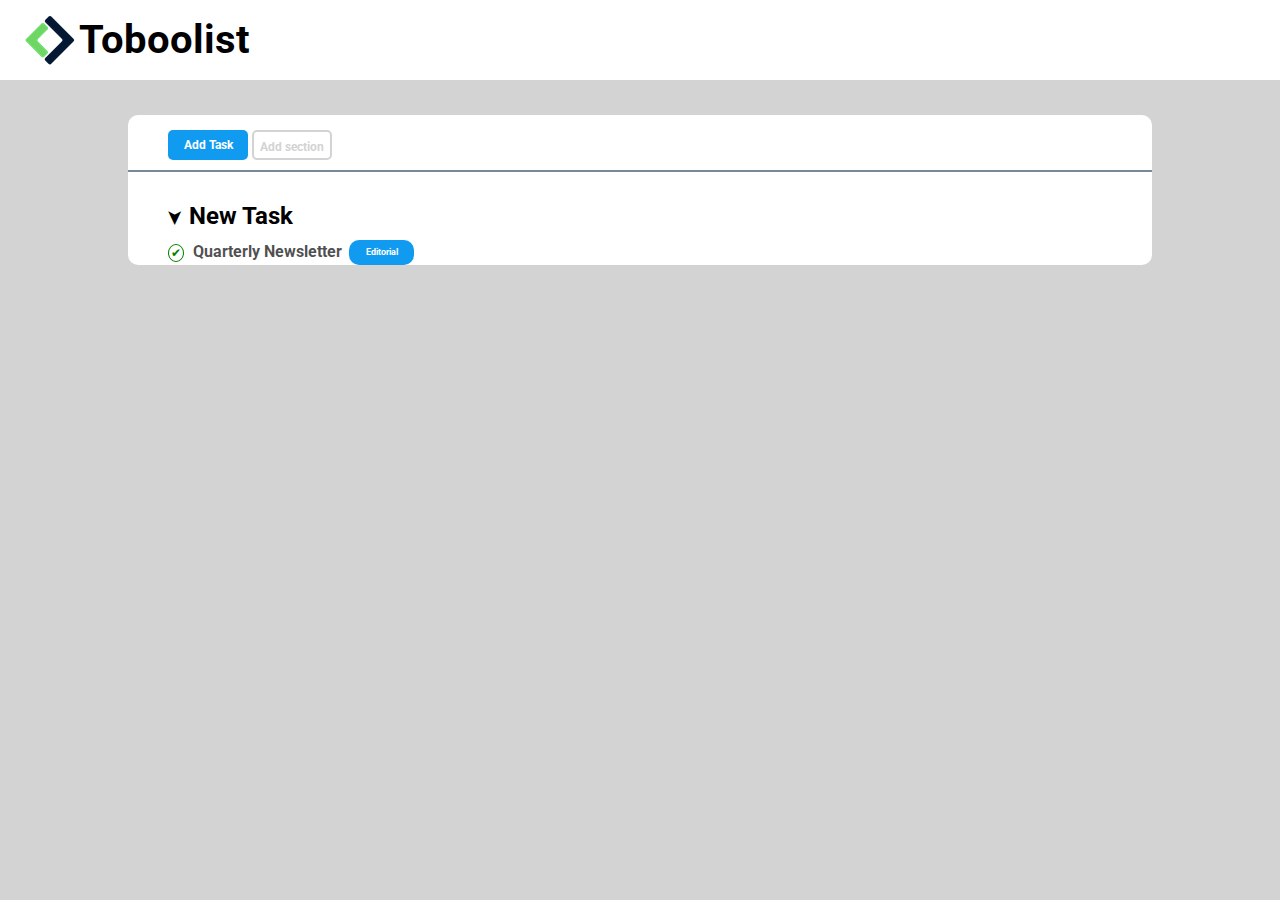
==== index.html @ 7d8f4802 "predisposition all section. section 1 complete" ====
<!DOCTYPE html>
<html lang="en">
<head>
    <meta charset="UTF-8">
    <meta http-equiv="X-UA-Compatible" content="IE=edge">
    <meta name="viewport" content="width=device-width, initial-scale=1.0">
    <link rel="stylesheet" href="css/style.css">
    <title>Document</title>
</head>
<body>
    <!-- titolo e logo -->
    <header class="container_logo">
        <img src="img/Logo.png" alt="Logo boolean">
        <h1 id="logo_text">
            Toboolist
        </h1>
    </header>

    <!-- corpo della lista-->
    <div class="container">
        
        <!--  tasti nav -->
        <nav>
            <div class="bottom_add lightblue">
                Add Task
            </div>
            <div class="bottom_add">
                Add section
            </div>
        </nav>

        <!-- lista task -->
        <main>  

            <!-- sezione 1 -->
            <section >

                <!-- task -->
                <div class="task">
                    <h2>
                        <span class="arrow">&#10148;</span> New Task
                    </h2>
                </div>
                <!-- /task -->

                <!-- target -->
                <div class="target">
                    <span class="check"></span>
                    <span class="text_target">
                        Quarterly Newsletter
                    </span>
                    <span class="type_target editorial">
                        Editorial
                    </span>
                </div>
                <!-- /target -->
               
            </section>
            
            <!-- sezione 2 -->
            <section>
                
            </section>

            <!-- sezione 3 -->
            <section>
                
            </section>
        </main>
    </div>
  
    
</body>
</html>
---- css/style.css ----
@import url('https://fonts.googleapis.com/css2?family=Roboto:wght@300;400;700&display=swap');

*{
    margin: 0;
    padding: 0;
    box-sizing: border-box;
    font-family: 'Roboto', sans-serif;
}

.container{
    width: 80%;
    margin: 35px auto;
    background-color: white;
    border-radius: 10px;
}

body{
    background-color: lightgray;
    height: 100%;
}

nav{
    padding: 15px 3px 10px 40px;
    border-bottom: 2px solid lightslategrey;
}
 main{
     padding-left: 40px;    
 }


/* header */

.container_logo{
    padding: 10px 10px 10px 25px;
    height: 80px;
    background-color: white;
}

header img{
    line-height: 60px;
    vertical-align: middle;
}

#logo_text{
    display: inline-block;
    font-size: 40px;
    line-height: 60px;
    vertical-align: middle;
}

/* nav */

.bottom_add{
    display: inline-block;
    border: solid 2px lightgrey;
    border-radius: 5px;
    font-weight: bold;
    color: lightgrey;
    font-size: 12px;
    text-align: center;
    height: 30px;
    width: 80px;
    line-height: 30px;
    vertical-align: middle;
    
}

.bottom_add.lightblue {
    background-color: rgb(16, 155, 241);
    color: white;
    border: none;
}


/* section */

section{
    margin: 30px 0;
}


/* task */
.task{
    margin-bottom: 10px;
}

.arrow{
    display: inline-block;
    transform: rotate(90deg);
    font-size: 18px;
}


/* target */
.check:after{
    display: inline-block;
    content: "\2714";
    font-size: 12px;
    border: 1px solid green;
    border-radius: 50%;
    padding: 1px 2px;
    color: green;
}

.text_target{
    font-weight:bold;
    color: rgba(0, 0, 0, 0.7);
    margin-left: 5px;
}

.type_target{
    display: inline-block;
    height: 25px;
    width: 65px;
    font-size: 9px;
    font-weight: bold;
    color: white;
    line-height: 25px;
    vertical-align: middle;
    text-align: center;
    border-radius: 10px;
    margin-left: 3px;
}

/* mark type_target */
.editorial{
    background-color:rgb(16, 155, 241);
}
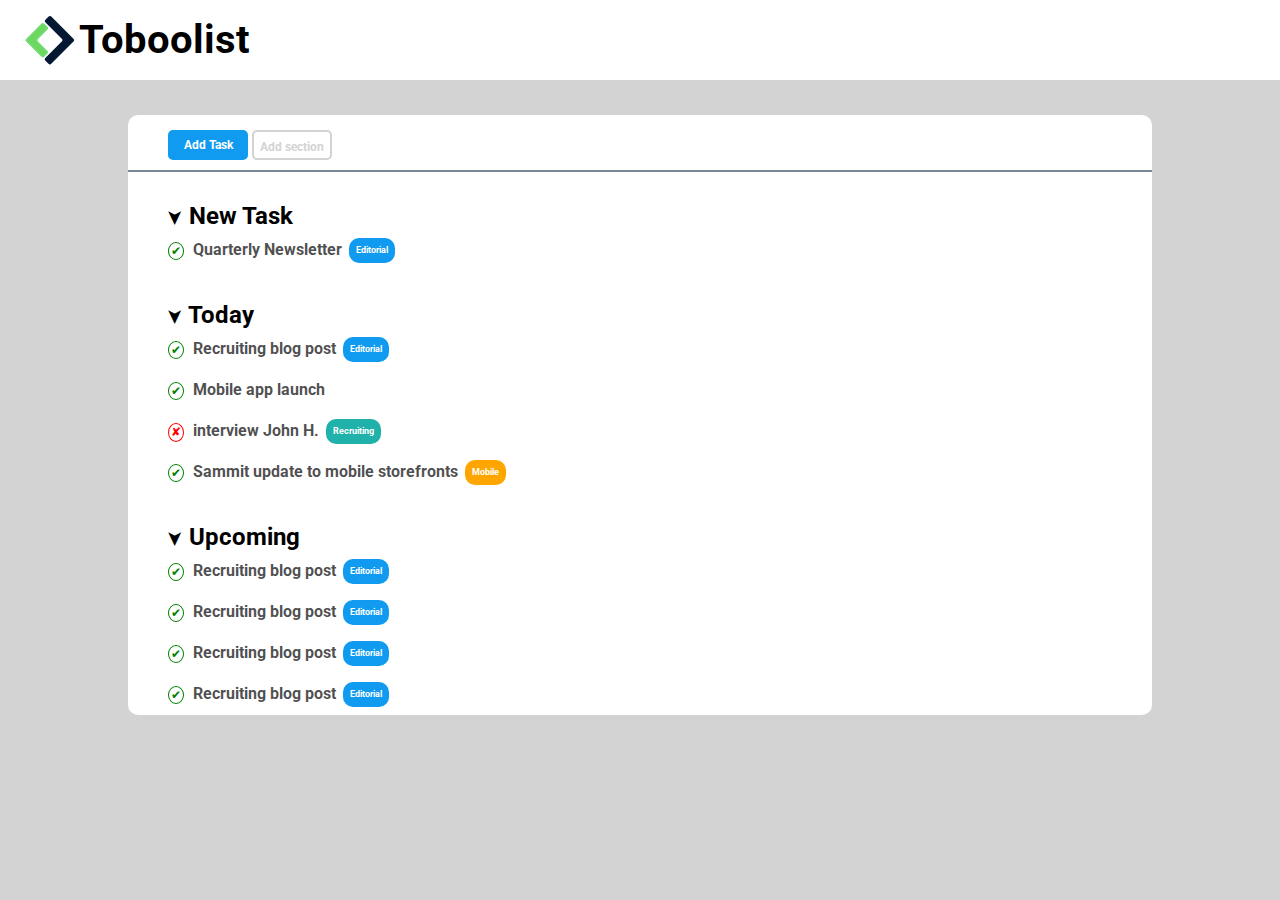
==== commit d3710f4f: "section 2 complete" ====
--- a/index.html
+++ b/index.html
@@ -38,12 +38,13 @@
                 <!-- task -->
                 <div class="task">
                     <h2>
-                        <span class="arrow">&#10148;</span> New Task
+                        <span class="arrow">&#10148;</span>
+                         New Task
                     </h2>
                 </div>
                 <!-- /task -->
 
-                <!-- target -->
+                <!-- target 1-->
                 <div class="target">
                     <span class="check"></span>
                     <span class="text_target">
@@ -56,11 +57,133 @@
                 <!-- /target -->
                
             </section>
-            
+            <!-- /sezione 1 -->
+
+
             <!-- sezione 2 -->
             <section>
-                
+                <!-- task -->
+                <div class="task">
+                    <h2>
+                        <span class="arrow">&#10148;</span> 
+                        Today
+                    </h2>
+                </div>
+                <!-- /task -->
+
+                <!-- target 1-->
+                <div class="target">
+                    <span class="check"></span>
+                    <span class="text_target">
+                        Recruiting blog post
+                    </span>
+                    <span class="type_target editorial">
+                        Editorial
+                    </span>
+                </div>
+                <!-- /target 1 -->
+
+
+                <!-- target 2-->
+                <div class="target">
+                    <span class="check"></span>
+                    <span class="text_target">
+                        Mobile app launch
+                    </span>
+                    <span class="type_target Q1_Goalsl">
+                        Q1 Goals
+                    </span>
+                </div>
+                <!-- /target 2 -->
+
+
+                <!-- target 3-->
+                <div class="target">
+                    <span class="cross"></span>
+                    <span class="text_target">
+                        interview John H&period;
+                    </span>
+                    <span class="type_target Recruiting">
+                        Recruiting
+                    </span>
+                </div>
+                <!-- /target 3 -->
+
+
+                <!-- target 4-->
+                <div class="target">
+                    <span class="check"></span>
+                    <span class="text_target">
+                        Sammit update to mobile storefronts
+                    </span>
+                    <span class="type_target Mobile">
+                        Mobile
+                    </span>
+                </div>
+                <!-- /target 4 -->
+
+
             </section>
+            <!-- /sezione 2 -->
+
+                <!-- task -->
+                <div class="task">
+                    <h2>
+                        <span class="arrow">&#10148;</span> 
+                        Upcoming
+                    </h2>
+                </div>
+                <!-- /task -->
+
+                <!-- target 1-->
+                <div class="target">
+                    <span class="check"></span>
+                    <span class="text_target">
+                        Recruiting blog post
+                    </span>
+                    <span class="type_target editorial">
+                        Editorial
+                    </span>
+                </div>
+                <!-- /target 1 -->
+
+                 <!-- target 2-->
+                 <div class="target">
+                    <span class="check"></span>
+                    <span class="text_target">
+                        Recruiting blog post
+                    </span>
+                    <span class="type_target editorial">
+                        Editorial
+                    </span>
+                </div>
+                <!-- /target 2 -->
+
+                 <!-- target 3-->
+                 <div class="target">
+                    <span class="check"></span>
+                    <span class="text_target">
+                        Recruiting blog post
+                    </span>
+                    <span class="type_target editorial">
+                        Editorial
+                    </span>
+                </div>
+                <!-- /target 3 -->
+
+                 <!-- target 4-->
+                 <div class="target">
+                    <span class="check"></span>
+                    <span class="text_target">
+                        Recruiting blog post
+                    </span>
+                    <span class="type_target editorial">
+                        Editorial
+                    </span>
+                </div>
+                <!-- /target 4 -->
+
+
 
             <!-- sezione 3 -->
             <section>
--- a/css/style.css
+++ b/css/style.css
@@ -80,8 +80,15 @@
 
 
 /* task */
+
+.target{
+    padding-top: 8px;
+    padding-bottom: 8px;
+
+}
+
 .task{
-    margin-bottom: 10px;
+    /* margin-bottom: 10px; */
 }
 
 .arrow{
@@ -102,6 +109,17 @@
     color: green;
 }
 
+.cross:after{
+    display: inline-block;
+    content: "\2718";
+    font-size: 12px;
+    border: 1px solid red;
+    border-radius: 50%;
+    padding: 1px 2px;
+    padding-bottom: 2px;
+    color: red;
+}
+
 .text_target{
     font-weight:bold;
     color: rgba(0, 0, 0, 0.7);
@@ -111,7 +129,8 @@
 .type_target{
     display: inline-block;
     height: 25px;
-    width: 65px;
+    /* width: 65px; */
+    padding: 0px 7px;
     font-size: 9px;
     font-weight: bold;
     color: white;
@@ -127,10 +146,20 @@
     background-color:rgb(16, 155, 241);
 }
 
+.Q1_Goals{
+    background-color: blueviolet;
+
+}
+.Recruiting{
+    background-color: lightseagreen ;
+
+}
+
+.Mobile{
+    background-color: orange;
+}
 
 
 
 
 
-
-
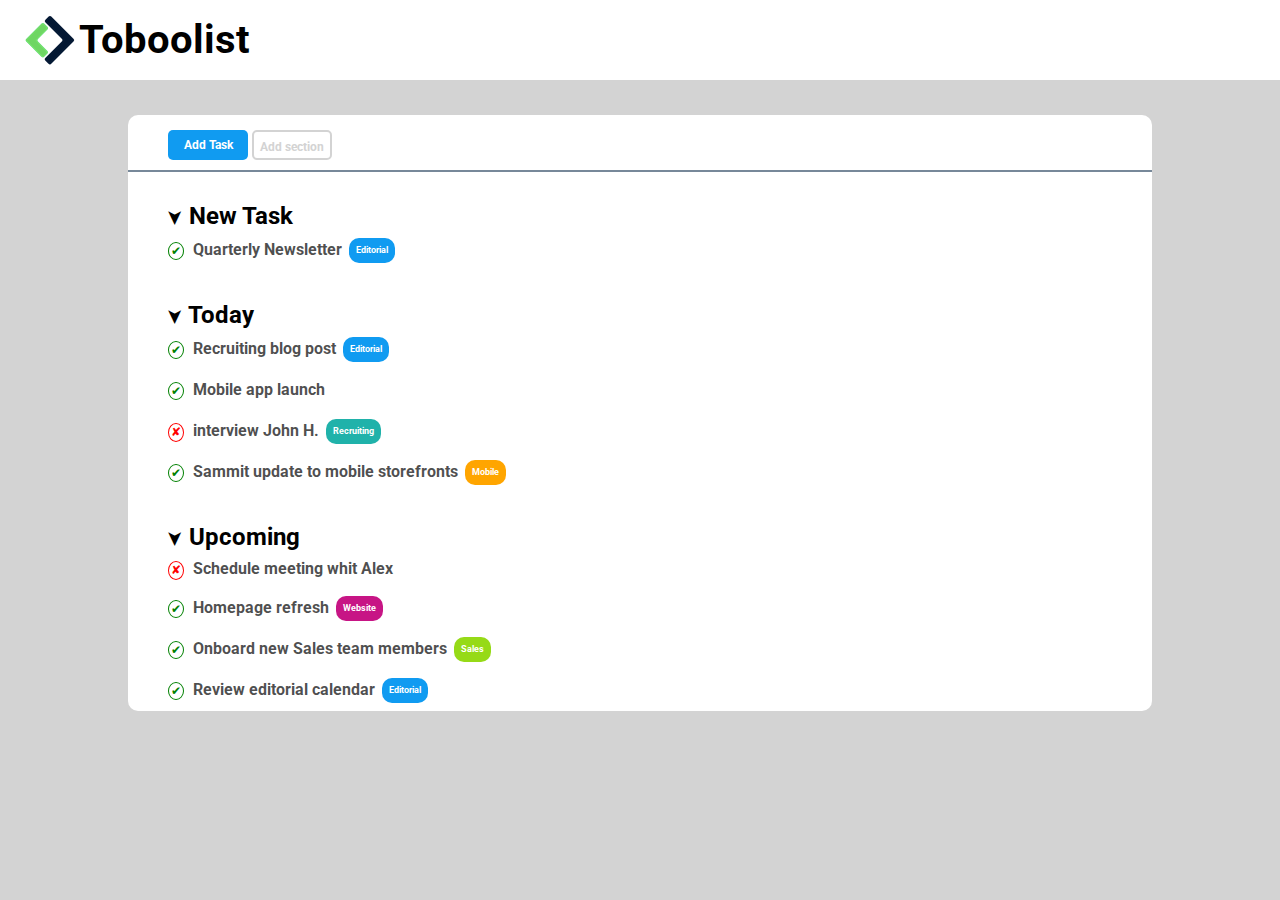
==== commit ed6387b0: "exercise complete" ====
--- a/index.html
+++ b/index.html
@@ -126,6 +126,9 @@
             </section>
             <!-- /sezione 2 -->
 
+
+            <!-- sezione 3 -->
+            <section>
                 <!-- task -->
                 <div class="task">
                     <h2>
@@ -137,12 +140,12 @@
 
                 <!-- target 1-->
                 <div class="target">
-                    <span class="check"></span>
+                    <span class="cross"></span>
                     <span class="text_target">
-                        Recruiting blog post
+                        Schedule meeting whit Alex
                     </span>
-                    <span class="type_target editorial">
-                        Editorial
+                    <span class="type_target none">
+                        
                     </span>
                 </div>
                 <!-- /target 1 -->
@@ -151,10 +154,10 @@
                  <div class="target">
                     <span class="check"></span>
                     <span class="text_target">
-                        Recruiting blog post
+                        Homepage refresh
                     </span>
-                    <span class="type_target editorial">
-                        Editorial
+                    <span class="type_target Website">
+                        Website
                     </span>
                 </div>
                 <!-- /target 2 -->
@@ -163,10 +166,10 @@
                  <div class="target">
                     <span class="check"></span>
                     <span class="text_target">
-                        Recruiting blog post
+                            Onboard new Sales team members
                     </span>
-                    <span class="type_target editorial">
-                        Editorial
+                    <span class="type_target Sales">
+                        Sales
                     </span>
                 </div>
                 <!-- /target 3 -->
@@ -175,7 +178,7 @@
                  <div class="target">
                     <span class="check"></span>
                     <span class="text_target">
-                        Recruiting blog post
+                        Review editorial calendar 
                     </span>
                     <span class="type_target editorial">
                         Editorial
@@ -183,12 +186,10 @@
                 </div>
                 <!-- /target 4 -->
 
+            </section>
+            <!-- /sezione 3 -->
 
-
-            <!-- sezione 3 -->
-            <section>
-                
-            </section>
+        
         </main>
     </div>
   
--- a/css/style.css
+++ b/css/style.css
@@ -159,6 +159,17 @@
     background-color: orange;
 }
 
+.none{
+    display: none;
+}
+
+.Website{
+    background-color: mediumvioletred;
+}
+
+.Sales{
+    background-color: rgb(150, 218, 23);
+}
 
 
 
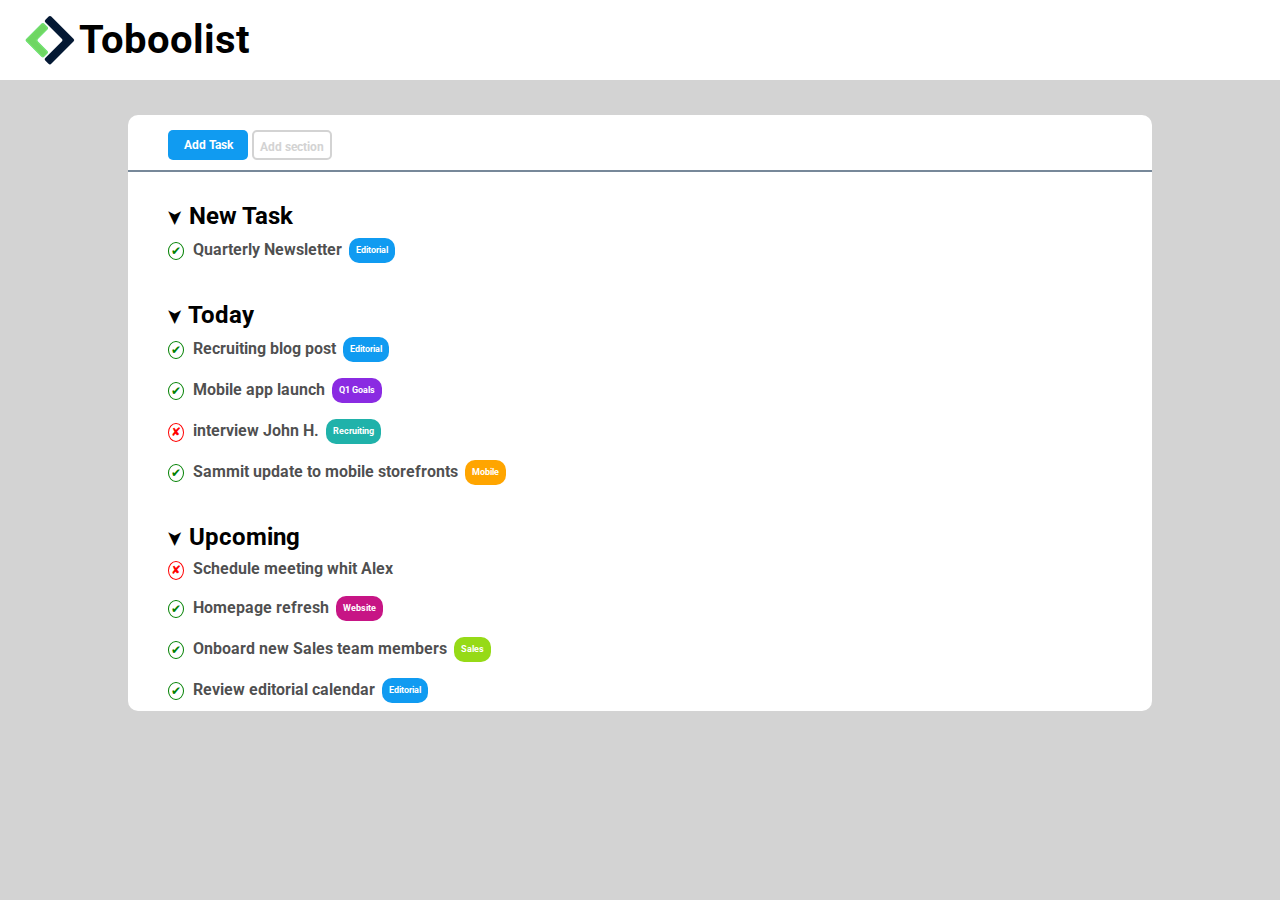
==== commit c2a5dd64: "update" ====
--- a/index.html
+++ b/index.html
@@ -9,9 +9,9 @@
 </head>
 <body>
     <!-- titolo e logo -->
-    <header class="container_logo">
+    <header>
         <img src="img/Logo.png" alt="Logo boolean">
-        <h1 id="logo_text">
+        <h1>
             Toboolist
         </h1>
     </header>
@@ -44,7 +44,7 @@
                 </div>
                 <!-- /task -->
 
-                <!-- target 1-->
+                <!-- target -->
                 <div class="target">
                     <span class="check"></span>
                     <span class="text_target">
@@ -90,7 +90,7 @@
                     <span class="text_target">
                         Mobile app launch
                     </span>
-                    <span class="type_target Q1_Goalsl">
+                    <span class="type_target q1_goals">
                         Q1 Goals
                     </span>
                 </div>
@@ -103,7 +103,7 @@
                     <span class="text_target">
                         interview John H&period;
                     </span>
-                    <span class="type_target Recruiting">
+                    <span class="type_target recruiting">
                         Recruiting
                     </span>
                 </div>
@@ -116,7 +116,7 @@
                     <span class="text_target">
                         Sammit update to mobile storefronts
                     </span>
-                    <span class="type_target Mobile">
+                    <span class="type_target mobile">
                         Mobile
                     </span>
                 </div>
@@ -156,7 +156,7 @@
                     <span class="text_target">
                         Homepage refresh
                     </span>
-                    <span class="type_target Website">
+                    <span class="type_target website">
                         Website
                     </span>
                 </div>
@@ -168,7 +168,7 @@
                     <span class="text_target">
                             Onboard new Sales team members
                     </span>
-                    <span class="type_target Sales">
+                    <span class="type_target sales">
                         Sales
                     </span>
                 </div>
--- a/css/style.css
+++ b/css/style.css
@@ -7,50 +7,51 @@
     font-family: 'Roboto', sans-serif;
 }
 
-.container{
+.container {
     width: 80%;
     margin: 35px auto;
     background-color: white;
     border-radius: 10px;
 }
 
-body{
+body { 
     background-color: lightgray;
     height: 100%;
 }
 
-nav{
+nav {
     padding: 15px 3px 10px 40px;
     border-bottom: 2px solid lightslategrey;
 }
- main{
-     padding-left: 40px;    
- }
+main {
+    padding-left: 40px;    
+}
 
 
+ 
 /* header */
-
-.container_logo{
+header {
     padding: 10px 10px 10px 25px;
     height: 80px;
     background-color: white;
 }
 
-header img{
+header img {
     line-height: 60px;
     vertical-align: middle;
 }
 
-#logo_text{
+h1 {
     display: inline-block;
     font-size: 40px;
     line-height: 60px;
     vertical-align: middle;
 }
+/* /header */
+
 
 /* nav */
-
-.bottom_add{
+.bottom_add {
     display: inline-block;
     border: solid 2px lightgrey;
     border-radius: 5px;
@@ -61,8 +62,7 @@
     height: 30px;
     width: 80px;
     line-height: 30px;
-    vertical-align: middle;
-    
+    vertical-align: middle;   
 }
 
 .bottom_add.lightblue {
@@ -70,36 +70,33 @@
     color: white;
     border: none;
 }
+/* /nav */
 
 
 /* section */
-
-section{
+section {
     margin: 30px 0;
 }
 
 
 /* task */
 
-.target{
+.target {
     padding-top: 8px;
     padding-bottom: 8px;
 
 }
 
-.task{
-    /* margin-bottom: 10px; */
-}
-
-.arrow{
+.arrow {
     display: inline-block;
     transform: rotate(90deg);
     font-size: 18px;
 }
+/* /task */
 
 
 /* target */
-.check:after{
+.check:after {
     display: inline-block;
     content: "\2714";
     font-size: 12px;
@@ -109,7 +106,7 @@
     color: green;
 }
 
-.cross:after{
+.cross:after {
     display: inline-block;
     content: "\2718";
     font-size: 12px;
@@ -120,16 +117,15 @@
     color: red;
 }
 
-.text_target{
+.text_target {
     font-weight:bold;
     color: rgba(0, 0, 0, 0.7);
     margin-left: 5px;
 }
 
-.type_target{
+.type_target {
     display: inline-block;
     height: 25px;
-    /* width: 65px; */
     padding: 0px 7px;
     font-size: 9px;
     font-weight: bold;
@@ -140,36 +136,38 @@
     border-radius: 10px;
     margin-left: 3px;
 }
+/* /target */
+
 
 /* mark type_target */
-.editorial{
+.editorial {
     background-color:rgb(16, 155, 241);
 }
 
-.Q1_Goals{
+.q1_goals {
     background-color: blueviolet;
-
-}
-.Recruiting{
-    background-color: lightseagreen ;
-
 }
 
-.Mobile{
+.recruiting {
+    background-color: lightseagreen ;
+}
+
+.mobile {
     background-color: orange;
 }
 
-.none{
+.none {
     display: none;
 }
 
-.Website{
+.website {
     background-color: mediumvioletred;
 }
 
-.Sales{
+.sales {
     background-color: rgb(150, 218, 23);
 }
+/* /mark type_target */
 
 
 
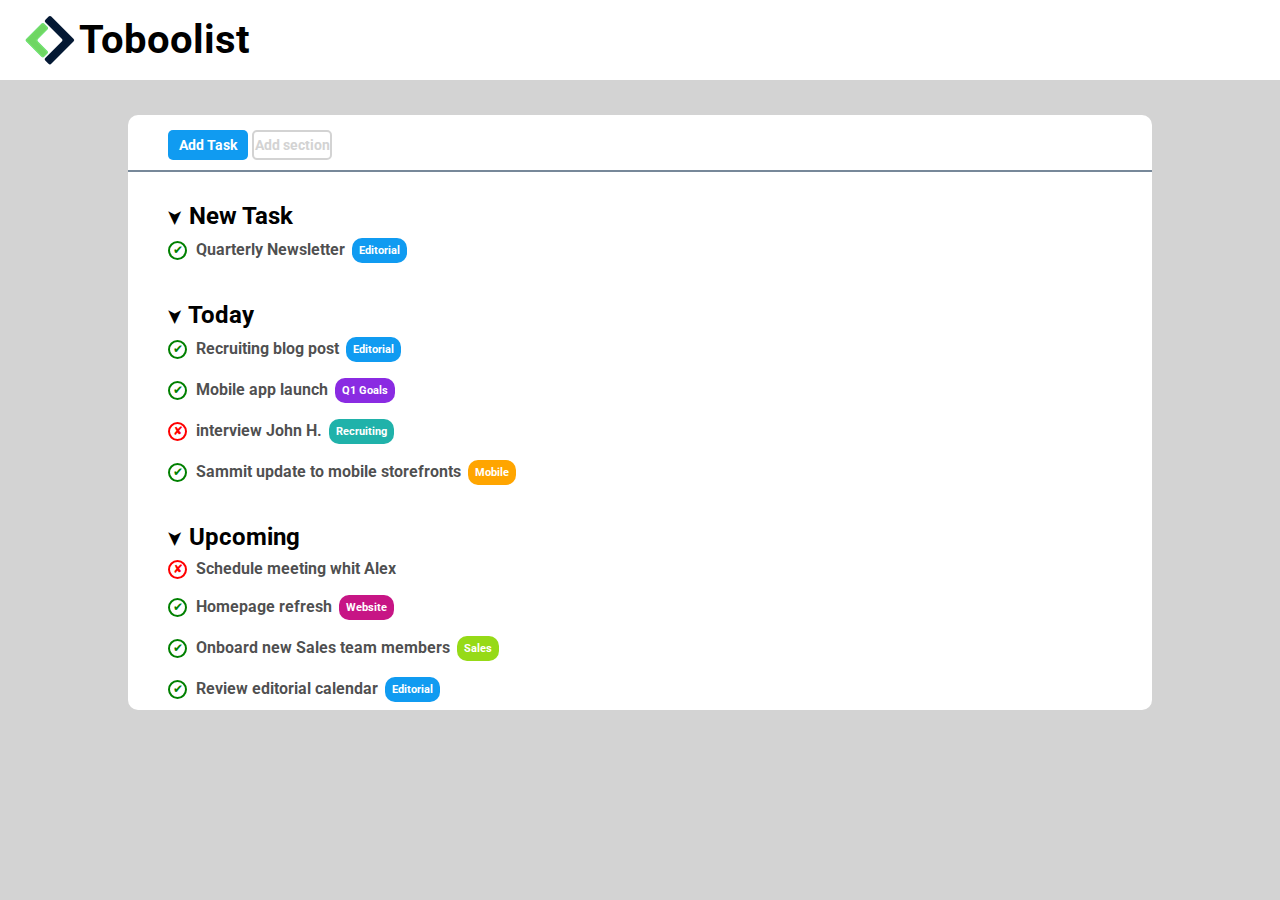
==== commit f1e2c8b2: "code refactoring and update 0.1: -font-size -bottom -check and cross( border and font-size)" ====
--- a/index.html
+++ b/index.html
@@ -21,12 +21,13 @@
         
         <!--  tasti nav -->
         <nav>
-            <div class="bottom_add lightblue">
+            <bottom class="bottom_add lightblue">
                 Add Task
-            </div>
-            <div class="bottom_add">
+            </bottom>
+
+            <bottom class="bottom_add">
                 Add section
-            </div>
+            </bottom>
         </nav>
 
         <!-- lista task -->
--- a/css/style.css
+++ b/css/style.css
@@ -57,18 +57,21 @@
     border-radius: 5px;
     font-weight: bold;
     color: lightgrey;
-    font-size: 12px;
+    font-size: 14px;
     text-align: center;
     height: 30px;
     width: 80px;
-    line-height: 30px;
-    vertical-align: middle;   
+    line-height: 26px;
+    vertical-align: middle;  
+    cursor: pointer; 
 }
+
 
 .bottom_add.lightblue {
     background-color: rgb(16, 155, 241);
     color: white;
     border: none;
+    line-height: 30px;
 }
 /* /nav */
 
@@ -80,7 +83,6 @@
 
 
 /* task */
-
 .target {
     padding-top: 8px;
     padding-bottom: 8px;
@@ -100,34 +102,42 @@
     display: inline-block;
     content: "\2714";
     font-size: 12px;
-    border: 1px solid green;
+    border: 2px solid green;
     border-radius: 50%;
-    padding: 1px 2px;
     color: green;
+    height: 15px;
+    width: 15px;
+    text-align: center;
+    line-height: 15px;
+    vertical-align: middle;
 }
 
 .cross:after {
     display: inline-block;
     content: "\2718";
     font-size: 12px;
-    border: 1px solid red;
+    border: 2px solid red;
     border-radius: 50%;
-    padding: 1px 2px;
-    padding-bottom: 2px;
     color: red;
+    height: 15px;
+    width: 15px;
+    text-align: center;
+    line-height: 15px;
+    vertical-align: middle;
 }
 
 .text_target {
     font-weight:bold;
     color: rgba(0, 0, 0, 0.7);
     margin-left: 5px;
+    font-size: 16;
 }
 
 .type_target {
     display: inline-block;
     height: 25px;
     padding: 0px 7px;
-    font-size: 9px;
+    font-size: 11px;
     font-weight: bold;
     color: white;
     line-height: 25px;
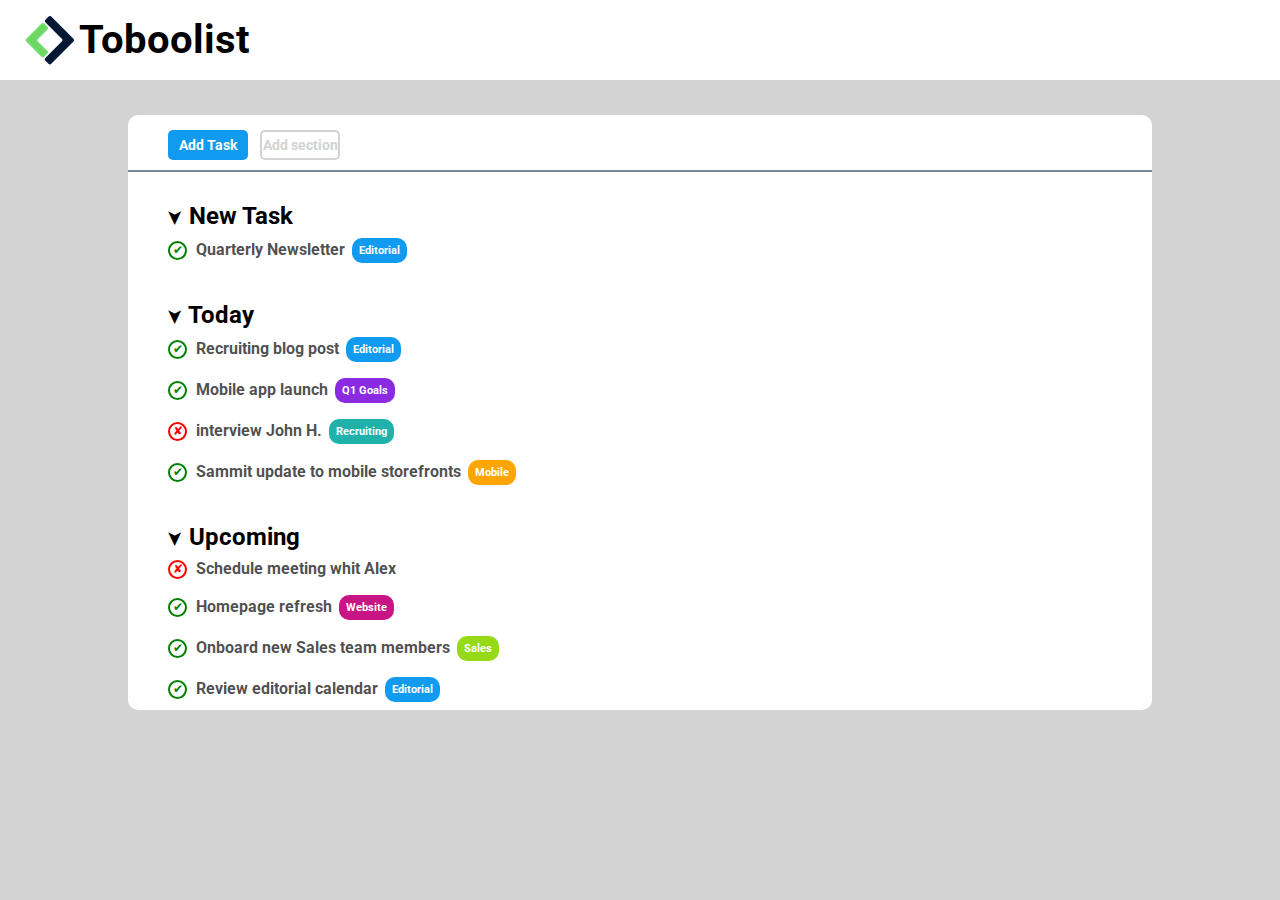
==== commit 760e6ffb: "code refactoring" ====
--- a/index.html
+++ b/index.html
@@ -7,7 +7,9 @@
     <link rel="stylesheet" href="css/style.css">
     <title>Document</title>
 </head>
+
 <body>
+
     <!-- titolo e logo -->
     <header>
         <img src="img/Logo.png" alt="Logo boolean">
@@ -19,13 +21,13 @@
     <!-- corpo della lista-->
     <div class="container">
         
-        <!--  tasti nav -->
+        <!--  Bottoni nav -->
         <nav>
-            <bottom class="bottom_add lightblue">
+            <bottom class="lightblue">
                 Add Task
             </bottom>
 
-            <bottom class="bottom_add">
+            <bottom>
                 Add section
             </bottom>
         </nav>
--- a/css/style.css
+++ b/css/style.css
@@ -1,6 +1,6 @@
 @import url('https://fonts.googleapis.com/css2?family=Roboto:wght@300;400;700&display=swap');
 
-*{
+* {
     margin: 0;
     padding: 0;
     box-sizing: border-box;
@@ -51,7 +51,7 @@
 
 
 /* nav */
-.bottom_add {
+bottom {
     display: inline-block;
     border: solid 2px lightgrey;
     border-radius: 5px;
@@ -66,12 +66,12 @@
     cursor: pointer; 
 }
 
-
-.bottom_add.lightblue {
+bottom.lightblue {
     background-color: rgb(16, 155, 241);
     color: white;
     border: none;
     line-height: 30px;
+    margin-right: 8px;
 }
 /* /nav */
 
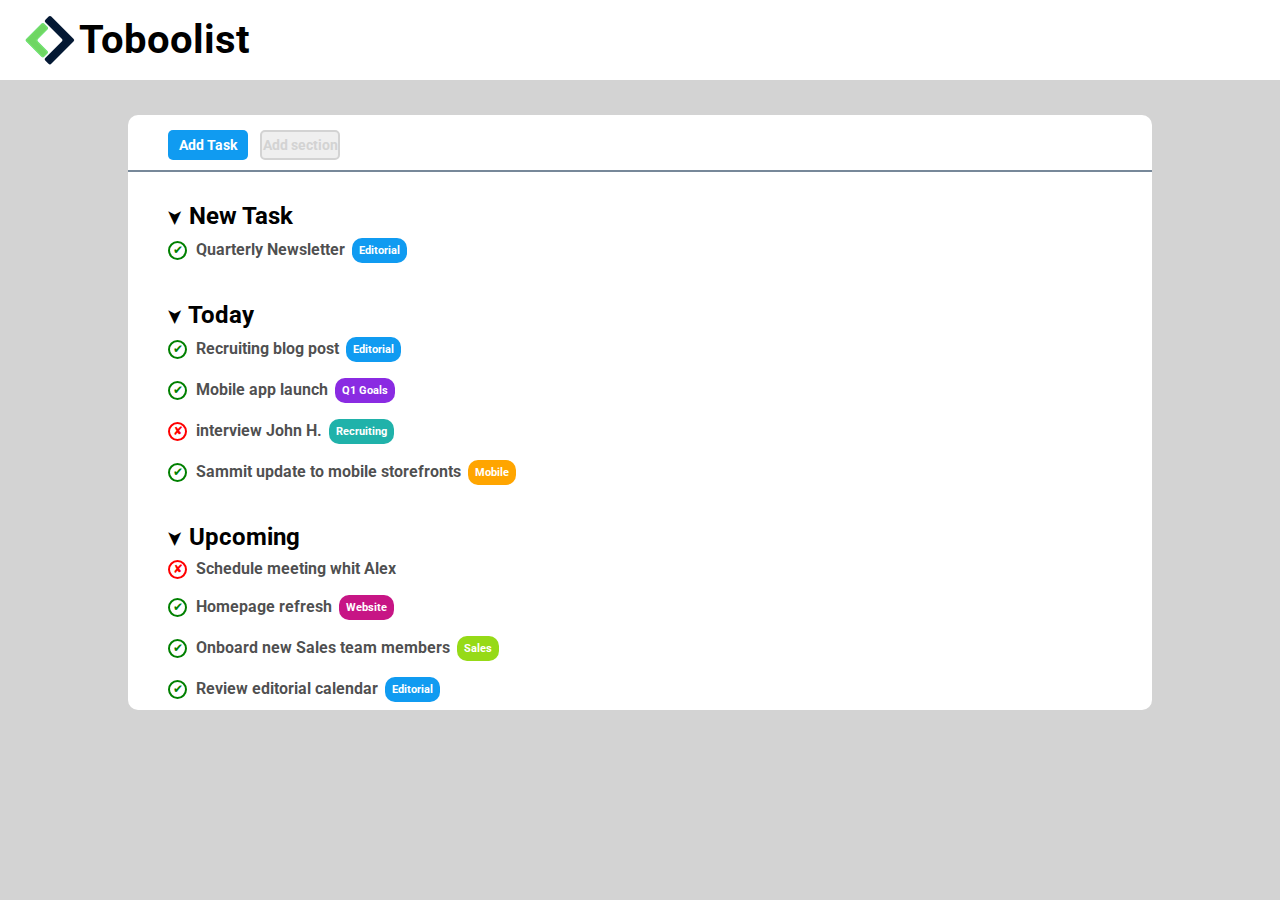
==== commit 8198c09c: "update" ====
--- a/index.html
+++ b/index.html
@@ -23,13 +23,13 @@
         
         <!--  Bottoni nav -->
         <nav>
-            <bottom class="lightblue">
+            <button class="lightblue">
                 Add Task
-            </bottom>
-
-            <bottom>
+            </button>
+
+            <button>
                 Add section
-            </bottom>
+            </button>
         </nav>
 
         <!-- lista task -->
--- a/css/style.css
+++ b/css/style.css
@@ -51,7 +51,7 @@
 
 
 /* nav */
-bottom {
+button {
     display: inline-block;
     border: solid 2px lightgrey;
     border-radius: 5px;
@@ -66,7 +66,7 @@
     cursor: pointer; 
 }
 
-bottom.lightblue {
+button.lightblue {
     background-color: rgb(16, 155, 241);
     color: white;
     border: none;
